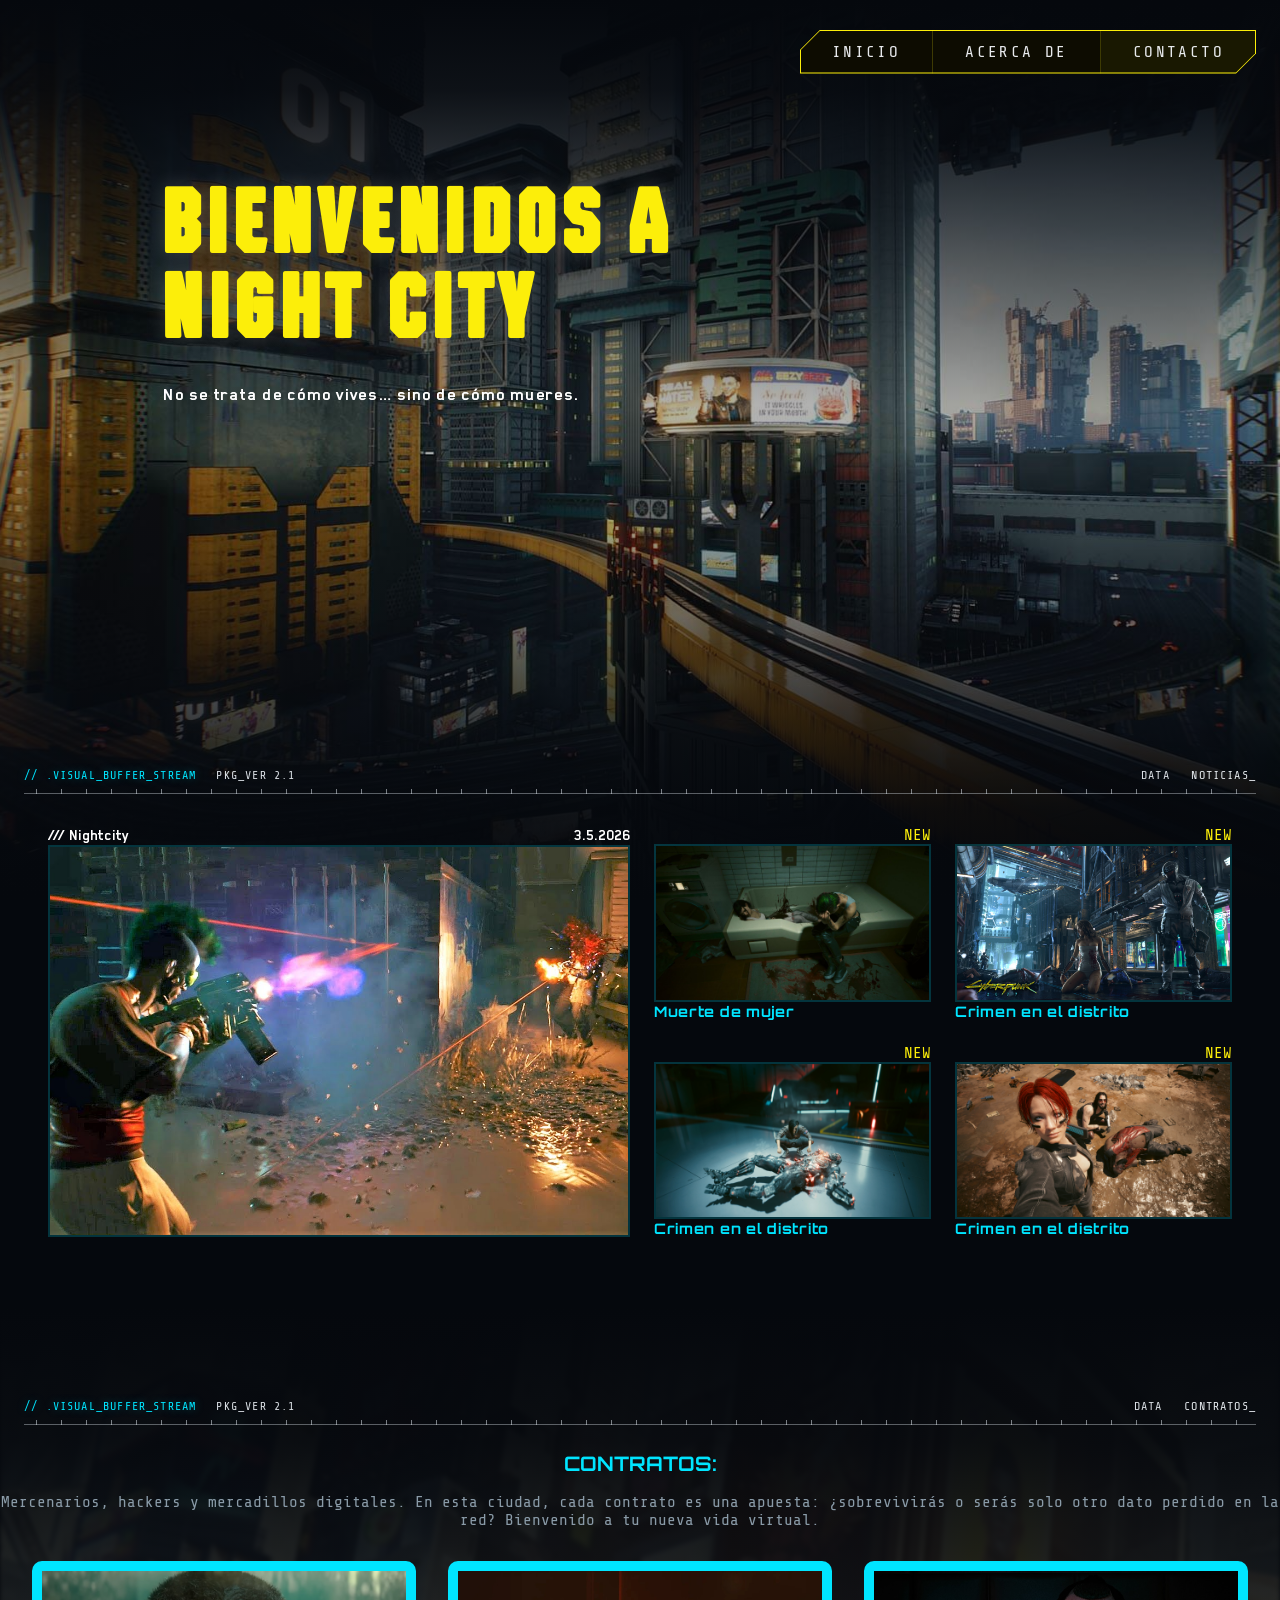
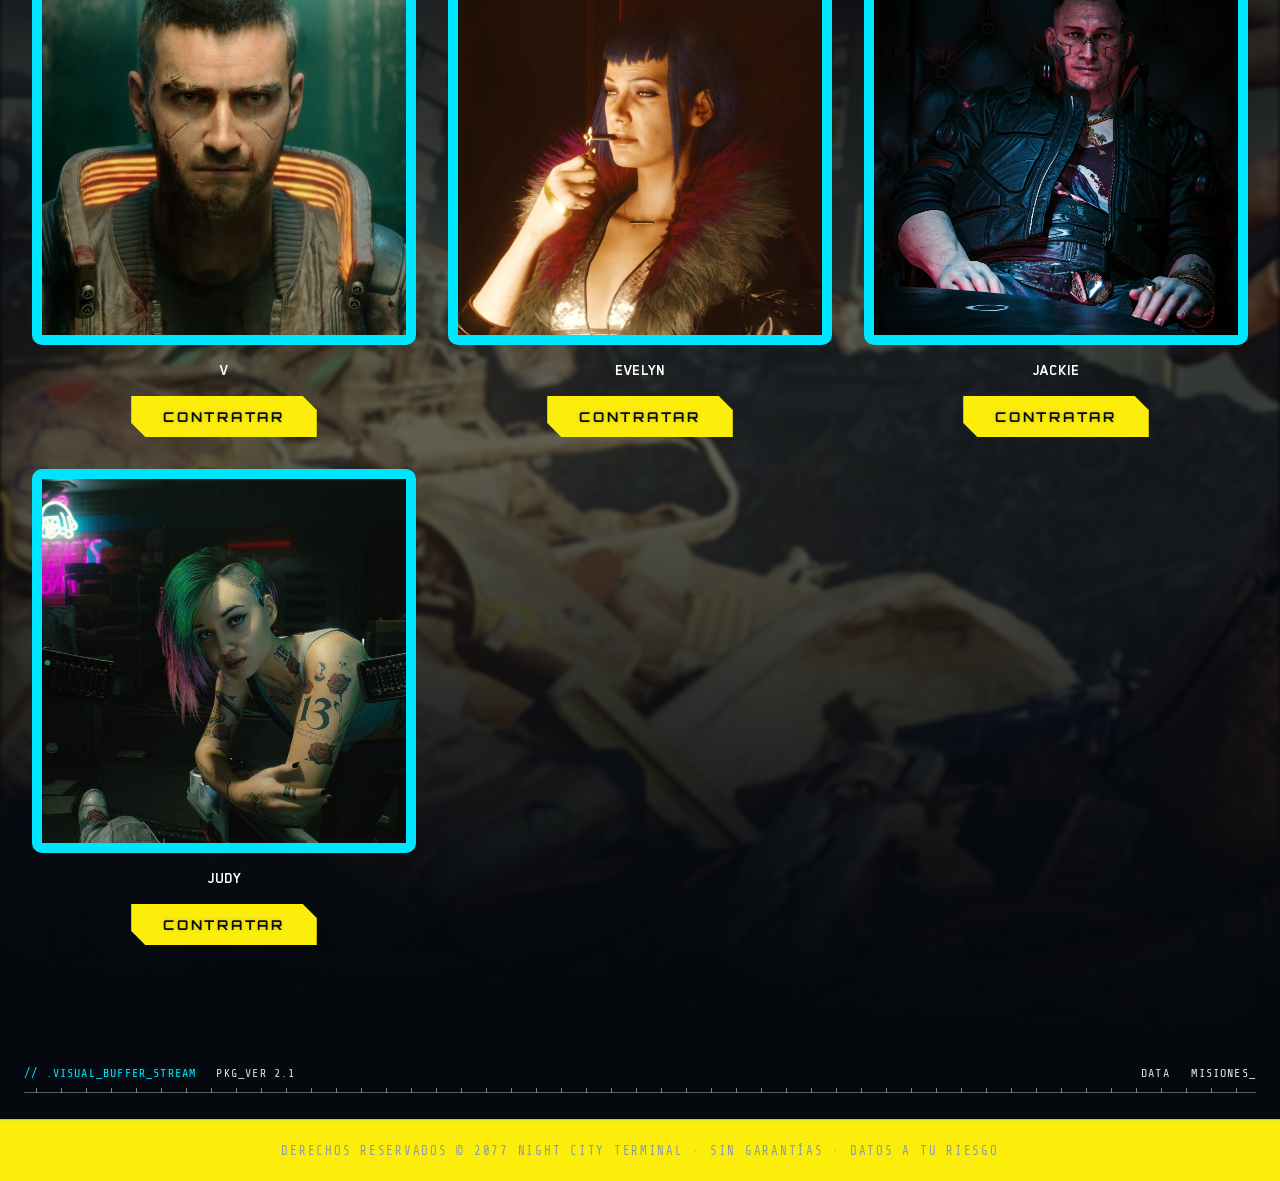
==== index.html @ 567a6a71 "Primer commit" ====
<!DOCTYPE html>
<html lang="es">

<head>
    <meta charset="UTF-8">
    <meta name="viewport" content="width=device-width, initial-scale=1.0">
    <title>Night City</title>
    <meta name="description"
        content="Terminal no autorizada, Night City. Datos corruptos, neón barato y contratos basura. Solo otra noche más en el infierno.">
    <link rel="stylesheet" href="style.css">
</head>

<body>
    <div class="Nightcity">
        <img src="imagenes/nlc-scr-2.jpg" alt="Vista de Night City desde las alturas, con rascacielos y neón"
            loading="lazy">
    </div>
    <header>
        <nav>
            <ul class="nav-list">
                <li><a href="#">Inicio</a></li>
                <li><a href="#">Acerca de</a></li>
                <li><a href="#">Contacto</a></li>
            </ul>
        </nav>
    </header>

    <main>
        <div class="content">
            <div class="welcome">
                <h1>BIENVENIDOS A NIGHT CITY</h1>
                <h3>No se trata de cómo vives… sino de cómo mueres.</h3>
            </div>
            <div class="cp-divider cp-divider--tight" role="separator" aria-label="Separador de contenido">
                <div class="cp-divider__row">
                    <span class="cp-divider__accent">// .VISUAL_BUFFER_STREAM</span>
                    <span class="cp-divider__mid">PKG_VER 2.1</span>
                    <span class="cp-divider__right">
                        <span class="cp-divider__plain">DATA</span>
                        <span class="cp-divider__blink">NOTICIAS_</span>
                    </span>
                </div>
                <div class="cp-divider__line" aria-hidden="true"></div>
            </div>
            <div class="crimenes">
                <ul>
                    <li>
                        <div class="textoss">
                            <span class="text-left">/// Nightcity</span>
                            <span class="news__decor-2 text-right">3.5.2026</span>
                        </div>
                        <img src="imagenes/crimen.jpg" alt="Crimen en Night City" width="800" height="800"
                            loading="lazy">
                    </li>
                    <li>
                        <span class="textoarriba text-right">NEW</span>
                        <img src="imagenes/crimen2.jpg" alt="Crimen en Night City" width="600" height="600"
                            loading="lazy">
                        <h3>Muerte de mujer</h3>
                    </li>
                    <li>
                        <span class="textoarriba text-right">NEW</span>
                        <img src="imagenes/crimen3.jpg" alt="Crimen en Night City" width="600" height="600"
                            loading="lazy">
                        <h3>Crimen en el distrito</h3>
                    </li>
                    <li>
                        <span class="textoarriba text-right">NEW</span>
                        <img src="imagenes/crimen4.jpg" alt="Crimen en Night City" width="600" height="600"
                            loading="lazy">
                        <h3>Crimen en el distrito</h3>
                    </li>
                    <li>
                        <span class="textoarriba text-right">NEW</span>
                        <img src="imagenes/crimen5.jpg" alt="Crimen en Night City" width="600" height="600"
                            loading="lazy">
                        <h3>Crimen en el distrito</h3>
                    </li>
                </ul>
            </div>

            <div class="seccion-mercenarios">
                <div class="contratos">
                    <div class="cp-divider cp-divider--tight" role="separator" aria-label="Separador de contenido">
                        <div class="cp-divider__row">
                            <span class="cp-divider__accent">// .VISUAL_BUFFER_STREAM</span>
                            <span class="cp-divider__mid">PKG_VER 2.1</span>
                            <span class="cp-divider__right">
                                <span class="cp-divider__plain">DATA</span>
                                <span class="cp-divider__blink">Contratos_</span>
                            </span>
                        </div>
                        <div class="cp-divider__line" aria-hidden="true"></div>
                    </div>
                    <h2 class="subtitle text-center">CONTRATOS:</h2>
                    <p class="text text-center">Mercenarios, hackers y mercadillos digitales. En esta ciudad, cada
                        contrato
                        es
                        una apuesta: ¿sobrevivirás o serás solo otro dato perdido en la red? Bienvenido a tu nueva vida
                        virtual.</p>
                </div>
                <div class="fondomercenarios">
                    <img src="imagenes/fondo.jpg" alt="Fondo de mercenarios en Night City" loading="lazy">
                </div>

                <div class="mercenarios">

                    <div class="mujer">
                        <img class="mujer-cyberpunk" src="imagenes/personajes/v.jpg" loading="lazy">
                        <span>V</span>
                        <button class="btn">Contratar</button>
                    </div>

                    <div class="hombre">
                        <img class="mujer-cyberpunk" src="imagenes/personajes/Evelyn_2077.jpg" loading="lazy">
                        <span>EVELYN</span>
                        <button class="btn">Contratar</button>
                    </div>

                    <div class="hombre">
                        <img class="mujer-cyberpunk" src="imagenes/personajes/jackie.jpg" loading="lazy">
                        <span>JACKIE</span>
                        <button class="btn">Contratar</button>
                    </div>

                    <div class="hombre">
                        <img class="mujer-cyberpunk" src="imagenes/personajes/judy.jpg" loading="lazy">
                        <span>JUDY</span>
                        <button class="btn">Contratar</button>
                    </div>

                </div>
            </div>
            <div class="cp-divider cp-divider--tight" role="separator" aria-label="Separador de contenido">
                <div class="cp-divider__row">
                    <span class="cp-divider__accent">// .VISUAL_BUFFER_STREAM</span>
                    <span class="cp-divider__mid">PKG_VER 2.1</span>
                    <span class="cp-divider__right">
                        <span class="cp-divider__plain">DATA</span>
                        <span class="cp-divider__blink">Misiones_</span>
                    </span>
                </div>
                <div class="cp-divider__line" aria-hidden="true"></div>
            </div>

        </div>
    </main>
    <footer class="text-center">
        <p>Derechos reservados &copy; 2077 Night City Terminal · sin garantías · datos a tu riesgo</p>
    </footer>

</body>

</html>
---- style.css ----
@import url("https://fonts.googleapis.com/css2?family=Orbitron:wght@400;700;900&family=Share+Tech+Mono&display=swap");

@font-face {
    font-family: "SDGlitch";
    src: url("recursos/SDGlitch_Demo.ttf") format("truetype");
    font-weight: normal;
    font-style: normal;
}

@font-face {
    font-family: "Blender Pro Bold";
    src: url("recursos/blender-pro-bold.ttf") format("truetype");
    font-weight: normal;
    font-style: normal;
}
@font-face {
    font-family: "refinery-25-bold";
    src: url("recursos/refinery-25-bold.ttf") format("truetype");
    font-weight: normal;
    font-style: normal;
}
:root {
    --bg-deep: #0a0e14;
    --bg-panel: #0f1419cc;
    --cyan-neon: #00e5ff;
    --blue-neon: #38b6ff;
    --yellow-ui: #fcee0a;
    --lime-neon: #bfff00;
    --green-neon: #00ff85;
    --pink-neon: #ff2a6d;
    --purple-neon: #be00ff;
    --magenta: #fb00ff;
    --grid: rgba(0, 229, 255, 0.06);
    --scan: rgba(0, 255, 133, 0.03);
    --text: white;
    --text-muted: #8a9ba8;
    --border-hud: rgba(0, 229, 255, 0.22);
    /* Biseles superiores de la barra (esquina sup. izq. y sup. dcha. en la web oficial) */
    --nav-corner-cut: clamp(10px, 2vw, 15px);
    --nav-min-h: 2.75rem;
    /* Tamaño de la imagen principal (cambia un solo valor) */
    --img-hero-max: min(100%, 30rem);
}

*,
*::before,
*::after {
    box-sizing: border-box;
}

html {
    overflow-x: hidden;
}

body {
    margin: 0;
    padding: 0;
    min-height: 100vh;
    display: flex;
    flex-direction: column;
    background-color: #05080d;
    font-family: "Blender Pro Bold", monospace;
    color: var(--text);

}

.scanlines {
    position: fixed;
    inset: 0;
    z-index: 1;
    pointer-events: none;
    background-image: linear-gradient(rgba(255, 255, 255, 0.08) 1px, transparent 1px);
    background-size: 100% 4px;
    opacity: 0.22;
    mix-blend-mode: screen;
}

main {
    flex: 1 0 auto;
}

.text-start {
    text-align: left;
}

.text-center {
    text-align: center;
}

.text-end {
    text-align: right;
}
.text-right {
    display: block;
    width: 100%;
    text-align: right;
}

.mx-auto {
    margin-inline: auto;
}
.title {
    font-family: "Orbitron", sans-serif;
    color: var(--yellow-ui);
    font-size: 24px;
}
.subtitle {
    font-family: "Orbitron", sans-serif;
    color: var(--cyan-neon);
    font-size: 20px;
}
.text {
    font-family: "Share Tech Mono", monospace;
    color: var(--text-muted);
    font-size: 16px;
}

/* Divisor estilo HUD Cyberpunk (línea + marcas + etiquetas tipo terminal) */
.cp-divider {
    width: 100%;
    max-width: none;
    margin-inline: 0;
    margin-block: clamp(1.25rem, 4vw, 2.25rem);
    padding-inline: clamp(0.75rem, 3vw, 1.5rem);
    box-sizing: border-box;
}

.content .cp-divider {
    width: 100vw;
    max-width: 100vw;
    margin-inline: calc(50% - 50vw);
    padding-inline: clamp(0.75rem, 3vw, 1.5rem);
}

.content {
    position: relative;
    --scroll-overlay: 0;
}

.content::before {
    content: "";
    position: fixed;
    top: 0;
    left: 0;
    right: 0;
    bottom: 0;
    background: radial-gradient(circle at 50% 50%, rgba(252, 238, 10, calc(var(--scroll-overlay) * 0.3)), transparent);
    pointer-events: none;
    z-index: 0;
}

.cp-divider--tight {
    margin-block: clamp(1rem, 3vw, 1.65rem);
}

.cp-divider__row {
    display: flex;
    flex-wrap: wrap;
    align-items: baseline;
    justify-content: space-between;
    gap: 0.5rem 1.25rem;
    margin-bottom: 0.4rem;
    font-family: "Share Tech Mono", monospace;
    font-size: clamp(0.62rem, 1.35vw, 0.74rem);
    letter-spacing: 0.1em;
    text-transform: uppercase;
}

.cp-divider__accent {
    color: var(--cyan-neon);
    text-shadow: 0 0 10px rgba(0, 229, 255, 0.35);
}

.cp-divider__mid {
    color: rgba(236, 241, 246, 0.92);
}

.cp-divider__right {
    display: flex;
    flex-wrap: wrap;
    align-items: baseline;
    gap: clamp(0.75rem, 3vw, 1.35rem);
    margin-inline-start: auto;
}

.cp-divider__plain {
    color: rgba(236, 241, 246, 0.92);
}

.cp-divider__blink {
    color: rgba(236, 241, 246, 0.96);
    animation: cp-divider-blink 1.05s steps(1, end) infinite;
}

@media (prefers-reduced-motion: reduce) {
    .cp-divider__blink {
        animation: none;
    }
}

@keyframes cp-divider-blink {
    50% {
        opacity: 0;
    }
}

.cp-divider__line {
    position: relative;
    height: 6px;
}

.cp-divider__line::before {
    content: "";
    position: absolute;
    left: 0;
    right: 0;
    bottom: 0;
    height: 1px;
    background: rgba(215, 223, 230, 0.4);
}

.cp-divider__line::after {
    content: "";
    position: absolute;
    left: 0;
    right: 0;
    bottom: 0;
    height: 5px;
    background-image: repeating-linear-gradient(
        to right,
        transparent 0,
        transparent 12px,
        rgba(215, 223, 230, 0.55) 12px,
        rgba(215, 223, 230, 0.55) 13px,
        transparent 13px,
        transparent 25px
    );
    pointer-events: none;
}

img {
    display: block;
    max-width: 100%;
    height: auto;
}

.Nightcity {
    position: absolute;
    inset: 0;
    overflow: hidden;
    width: 100%;
    min-height: 100vh;
    z-index: -2;
}
.Nightcity::after {
    content: "";
    position: absolute;
    inset: 0;
    background: linear-gradient(
        to bottom,
        #05080d 0%,              /* 👈 IGUAL al body */
        rgba(5, 8, 13, 0.95) 10%,
        rgba(5, 8, 13, 0.7) 25%,
        rgba(0, 0, 0, 0.3) 45%,
        rgba(0, 0, 0, 0.3) 55%,
        rgba(5, 8, 13, 0.7) 75%,
        rgba(5, 8, 13, 0.95) 90%,
        #05080d 100%             /* 👈 tu gradiente final */
    );
    pointer-events: none;
}
.Nightcity img {
    width: 100%;
    height: 100%;
    object-fit: cover;
    display: block;
    filter: brightness(0.55), blur(2px);
}
.mujer {
    display: flex;
    flex-direction: column;
    justify-content: center;
    align-items: center;
    gap: 1rem;
}

.mercenarios {
    display: grid;
    grid-template-columns: repeat(auto-fit, minmax(350px, 1fr));
    gap: 2rem;
    margin: 2rem auto;
    max-width: 100%;
    padding-inline: 2rem;
}

.hombre {
    display: flex;
    flex-direction: column;
    justify-content: center;
    align-items: center;
    gap: 1rem;
}

.mujer-cyberpunk {
    width: var(--img-hero-max);
    max-width: 100%;
    margin-inline: auto;
    height: auto;
    object-fit: cover;
    aspect-ratio: 1 / 1;
    border-radius: 10px;
    border: 10px solid var(--cyan-neon);
    box-shadow: none;
    transition: border-color 0.3s ease;
}
footer {
    flex-shrink: 0;
    width: 100%;
    box-sizing: border-box;
    display: flex;
    flex-direction: column;
    align-items: center;
    justify-content: center;
    margin-top: auto;
    padding: clamp(1rem, 3vw, 1.35rem) clamp(0.75rem, 3vw, 1.5rem);
    padding-bottom: max(1.25rem, env(safe-area-inset-bottom, 0px));
    font-family: "Share Tech Mono", monospace;
    color: var(--text-muted);
    font-size: clamp(0.68rem, 1.5vw, 0.78rem);
    letter-spacing: 0.14em;
    text-transform: uppercase;
    line-height: 1.55;
    text-align: center;
    background: var(--yellow-ui);
    border-top: 1px solid rgba(251, 0, 255, 0.28);
    box-shadow: inset 0 1px 0 rgba(0, 229, 255, 0.12);
    position: relative;
    z-index: 1;
}

footer p {
    margin: 0;
    padding: 0;
    width: 100%;
    max-width: 52rem;
    margin-inline: auto;
    text-align: center;
    text-wrap: balance;
    overflow-wrap: anywhere;
}
header nav {
    margin-top: 30px;
    display: flex;
    justify-content: flex-end;
    padding-inline: clamp(0.75rem, 3vw, 1.5rem);
}

/* Menú tipo Cyberpunk con forma trapezoidal */
.nav-list {
    --cut: 20px; 
    --b: 1px; /* Grosor del borde amarillo */
    
    list-style: none;
    margin: 0;
    padding: 0; 
    display: flex;
    align-items: stretch;
    position: relative;
    /* 1. El fondo principal es el color del BORDE */
    background: var(--yellow-ui);

    /* 2. El corte exterior */
    clip-path: polygon(
        var(--cut) 0%, 
        100% 0%, 
        100% calc(100% - var(--cut)), 
        calc(100% - var(--cut)) 100%, 
        0% 100%, 
        0% var(--cut)
    );
}

/* 3. El "hueco" negro del centro */
.nav-list::before {
    content: "";
    position: absolute;
    /* El inset: 1px hace que se vea el fondo amarillo de atrás como un borde */
    inset: var(--b); 
    background: rgba(0, 0, 0, 0.95);
    z-index: 0;

    /* 4. El corte interior (ajustado para que el borde sea uniforme) */
    clip-path: polygon(
        calc(var(--cut) - var(--b)) 0%, 
        100% 0%, 
        100% calc(100% - (var(--cut) - var(--b))), 
        calc(100% - (var(--cut) - var(--b))) 100%, 
        0% 100%, 
        0% calc(var(--cut) - var(--b))
    );
}

.nav-list li {
    position: relative;
    z-index: 1; /* Para estar encima del fondo negro del ::before */
    display: flex;
    align-items: center;
    border-right: 1px solid rgba(252, 238, 10, 0.2); 
    background: transparent;
    transition: background 0.3s ease;
}

.nav-list li:last-child {
    border-right: none;
    /* Pequeño resaltado para el último botón (Contacto) */
    background: rgba(252, 238, 10, 0.05);
}

.nav-list a {
    padding: 0.8rem 2rem;
    display: block;
    text-decoration: none;
    color: #e8eaed;
    font-family: "Share Tech Mono", monospace;
    font-size: 1rem;
    letter-spacing: 0.15em;
    text-transform: uppercase;
}

/* Efectos Hover */
.nav-list li:hover {
    background: rgba(252, 238, 10, 0.15);
}

.nav-list li:hover a {
    color: var(--yellow-ui);
    text-shadow: 0 0 8px rgba(252, 238, 10, 0.5);
}

/* Hover especial para el último botón (invertido) */
.nav-list li:last-child:hover {
    background: var(--yellow-ui);
}

.nav-list li:last-child:hover a {
    color: #000;
    text-shadow: none;
}
.btn {
    position: relative;
    padding: 0.75rem 2rem;
    font-family: "Orbitron", sans-serif;
    font-size: 0.85rem;
    font-weight: 700;
    letter-spacing: 0.2em;
    text-transform: uppercase;
    color: var(--bg-deep);
    background-color: var(--yellow-ui);
    border: none;
    cursor: pointer;
    clip-path: polygon(
        0 0,
        calc(100% - 14px) 0,
        100% 14px,
        100% 100%,
        14px 100%,
        0 calc(100% - 14px)
    );
    box-shadow: 0 0 12px rgba(252, 238, 10, 0.45);
    text-shadow: 0 0 4px rgba(0, 0, 0, 0.2);
    transition: all 0.15s ease;
}

.btn::before {
    content: "";
    position: absolute;
    top: 0;
    left: -100%;
    width: 100%;
    height: 100%;
    background: linear-gradient(90deg, transparent, rgba(255, 255, 255, 0.35), transparent);
    animation: btn-glitch-sweep 3s ease-in-out infinite;
    pointer-events: none;
}

.btn::after {
    content: "";
    position: absolute;
    bottom: -4px;
    left: 50%;
    transform: translateX(-50%);
    width: 70%;
    height: 2px;
    background: var(--cyan-neon);
    box-shadow: 0 0 6px var(--cyan-neon);
    opacity: 0;
    transition: opacity 0.2s ease;
}

.btn:hover {
    color: var(--bg-deep);
    background-color: var(--cyan-neon);
    box-shadow:
        0 0 20px rgba(0, 229, 255, 0.6),
        0 0 40px rgba(0, 229, 255, 0.2);
    text-shadow: none;
}

.btn:hover::after {
    opacity: 1;
    background: var(--pink-neon);
    box-shadow: 0 0 8px var(--pink-neon);
}

.btn:active {
    transform: scale(0.97);
}

@keyframes btn-glitch-sweep {
    0%, 80%, 100% { left: -100%; }
    90% { left: 100%; }
}

@media (prefers-reduced-motion: reduce) {
    .btn::before {
        animation: none;
    }
}
.ArribadeImagen {
    color: var(--text-muted);
    font-family: "Share Tech Mono", monospace;
    font-size: 14px;
}
.crimenes {
    margin-top: 2rem;
    margin-bottom: 4.5rem;
    width: min(100%, calc(100vw - 4rem));
    max-width: calc(100% - 4rem);
    padding-inline: clamp(1rem, 3vw, 1rem);
    margin-inline: auto;
}

.crimenes ul {
    display: grid;
    grid-template-columns: minmax(320px, 2.1fr) repeat(2, minmax(220px, 1fr));
    grid-template-rows: repeat(2, minmax(180px, auto));
    gap: 1.5rem;
    list-style: none;
    padding: 0;
    margin: 0;
}
.crimenes ul li {
    position: relative; /* Esto es clave para que el texto se pegue a la imagen */
    display: flex;
    flex-direction: column;
    overflow: hidden;
}

/* 🔥 CARDS */
.crimenes li {
    display: flex;
    flex-direction: column;
    gap: 0rem;
}

/* Imagen grande */
.crimenes li:first-child {
    grid-column: 1 / 2;
    grid-row: 1 / 3;
}

/* Imágenes */
.crimenes li img {
    width: 100%;
    height: 100%; /* 👈 FIX CLAVE */
    object-fit: cover;
    display: block;
    border: 2px solid rgba(0, 229, 255, 0.2);
}

/* Texto */
.crimenes li h3 {
    margin: 0;
    font-family: "Orbitron", sans-serif;
    font-size: 0.9rem;
    color: var(--cyan-neon);
    letter-spacing: 0.05em;
}

/* Etiqueta NEW */
.crimenes li .textoarriba {
    padding-bottom: 0;
    font-size: 1rem;
    color: var(--yellow-ui);
    font-family: "Share Tech Mono", monospace;
}
.textoss {
    padding-bottom: 0;
    font-size: 1rem;
    display: flex;
    margin: 0;
    padding: 0;
}
.news__decor-2{
    text-align: right;
    flex: 1;
}
.header__bg {
    background: #fbff31;
    overflow: hidden;
    position: absolute;
    width: 100%;
}
.welcome{
    display: flex;
    flex-direction: column;
    justify-content: flex-start;
    align-items: flex-start;
    margin-left: clamp(10rem, 4vw, 5rem);
    margin-top: 5rem;
    position: relative;
    width: min(90vw, 600px);
    max-width: 600px;
    gap: 0.7rem;
    padding-bottom: 20rem;
    padding-top: 2rem;
}
.welcome h1{
    font-family: "refinery-25-bold","SDGlitch", "Orbitron", "Share Tech Mono", sans-serif;
    color: var(--yellow-ui);
    font-size: clamp(3.5rem, 7vw, 6rem);
    line-height: 0.95;
    margin: 0;
    padding: 0;
    letter-spacing: 0.04em;
    text-transform: uppercase;
    text-shadow: 0 0 20px rgba(255, 255, 255, 0.18);
}
.welcome h3 {
    margin-left: 0.2rem;
    padding: 0;
    letter-spacing: 0.04em;
    line-height: 0.95;
}
.fondomercenarios{
    padding: 0;
    position: absolute;
    inset: 0;
    z-index: 0;
    background: #05080d;
}
.fondomercenarios img {
    width: 100%;
    height: 100%;
    object-fit: cover;
    filter: brightness(0.55) blur(2px);
}
.fondomercenarios::after {
    top: 50px;
    content: "";
    position: absolute;
    inset: 0;
    pointer-events: none;

    background: linear-gradient(
        to bottom,
        #05080d 0%,              /* 👈 IGUAL al body */
        rgba(5, 8, 13, 0.95) 10%,
        rgba(5, 8, 13, 0.7) 25%,
        rgba(0, 0, 0, 0.3) 45%,
        rgba(0, 0, 0, 0.3) 55%,
        rgba(5, 8, 13, 0.7) 75%,
        rgba(5, 8, 13, 0.95) 90%,
        #05080d 100%             /* 👈 tu gradiente final */
    );
}
.mercenarios{
    position: relative;
    z-index: 1;
    padding-top: 0; /* 👈 CLAVE */
}
.seccion-mercenarios{
    position: relative;
    overflow: hidden;
    padding-block: 4rem;
}
.contratos{
    position: relative;
    z-index: 1;
}
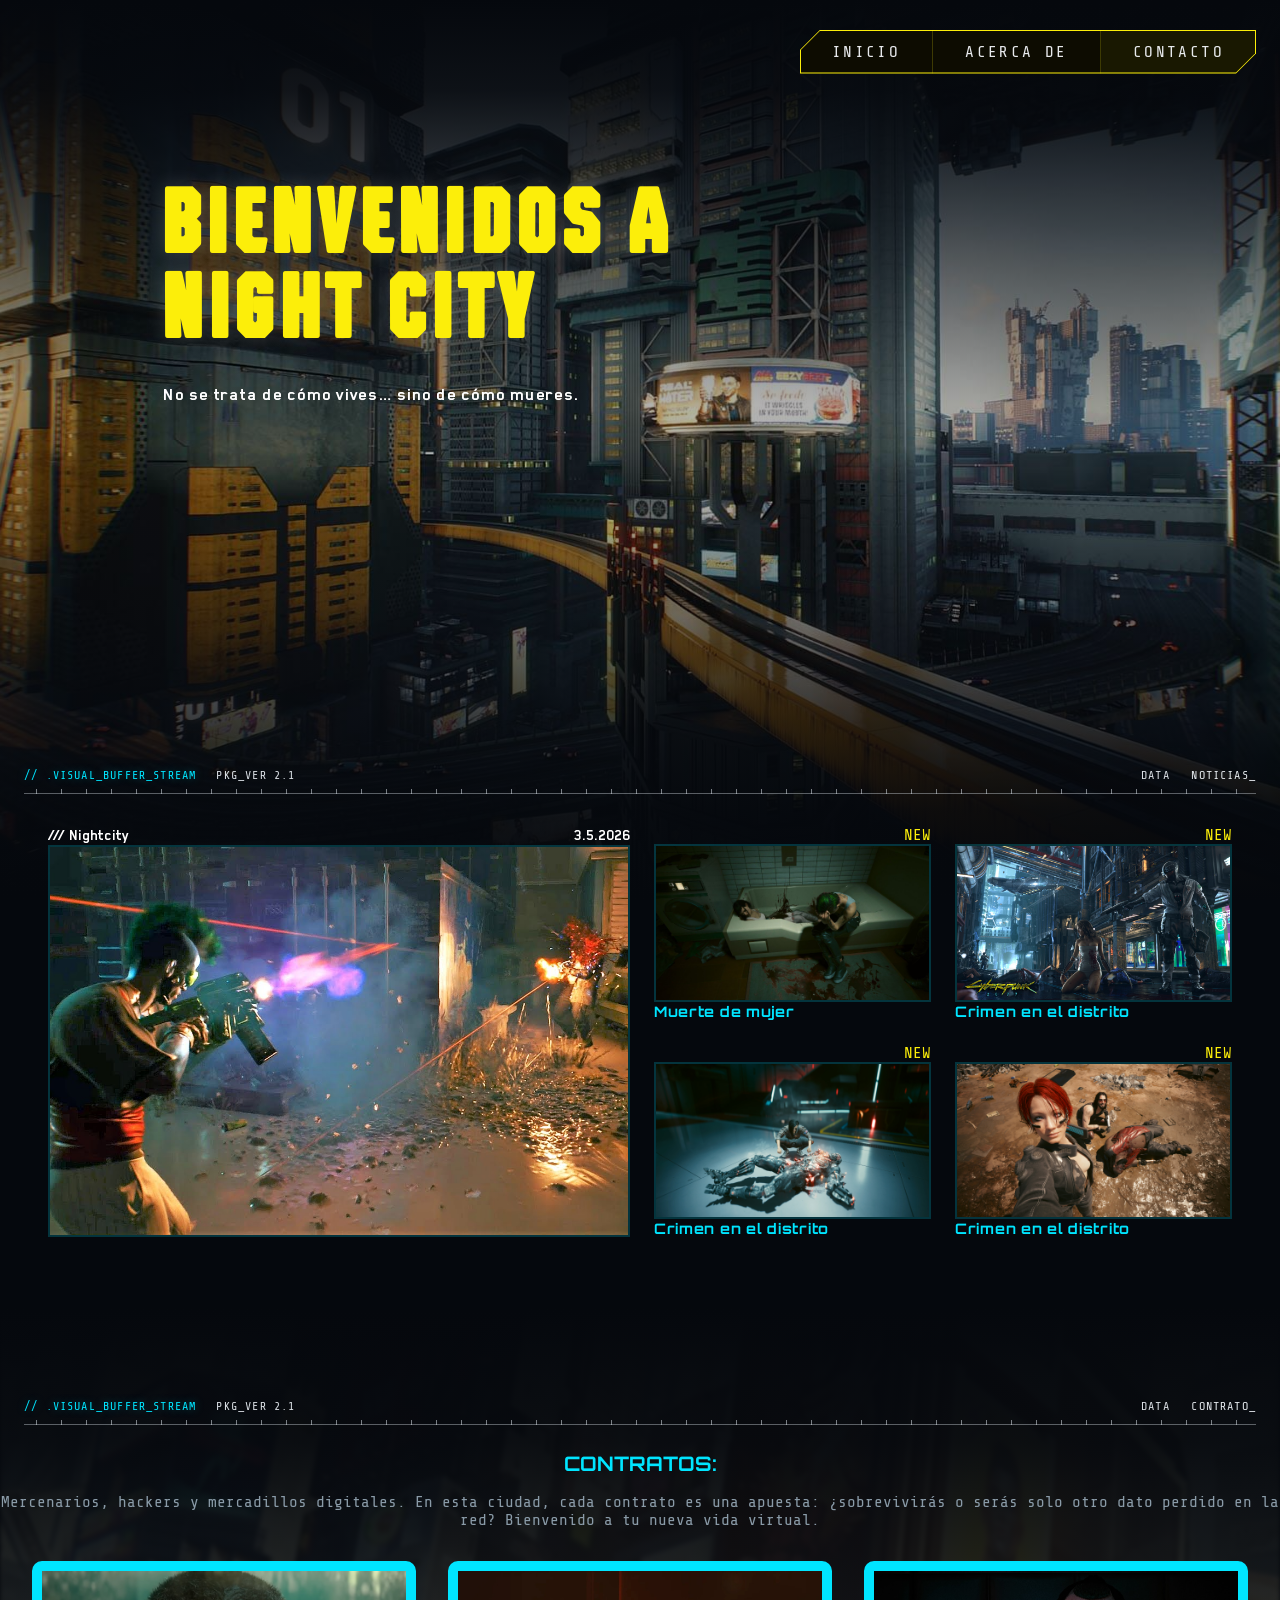
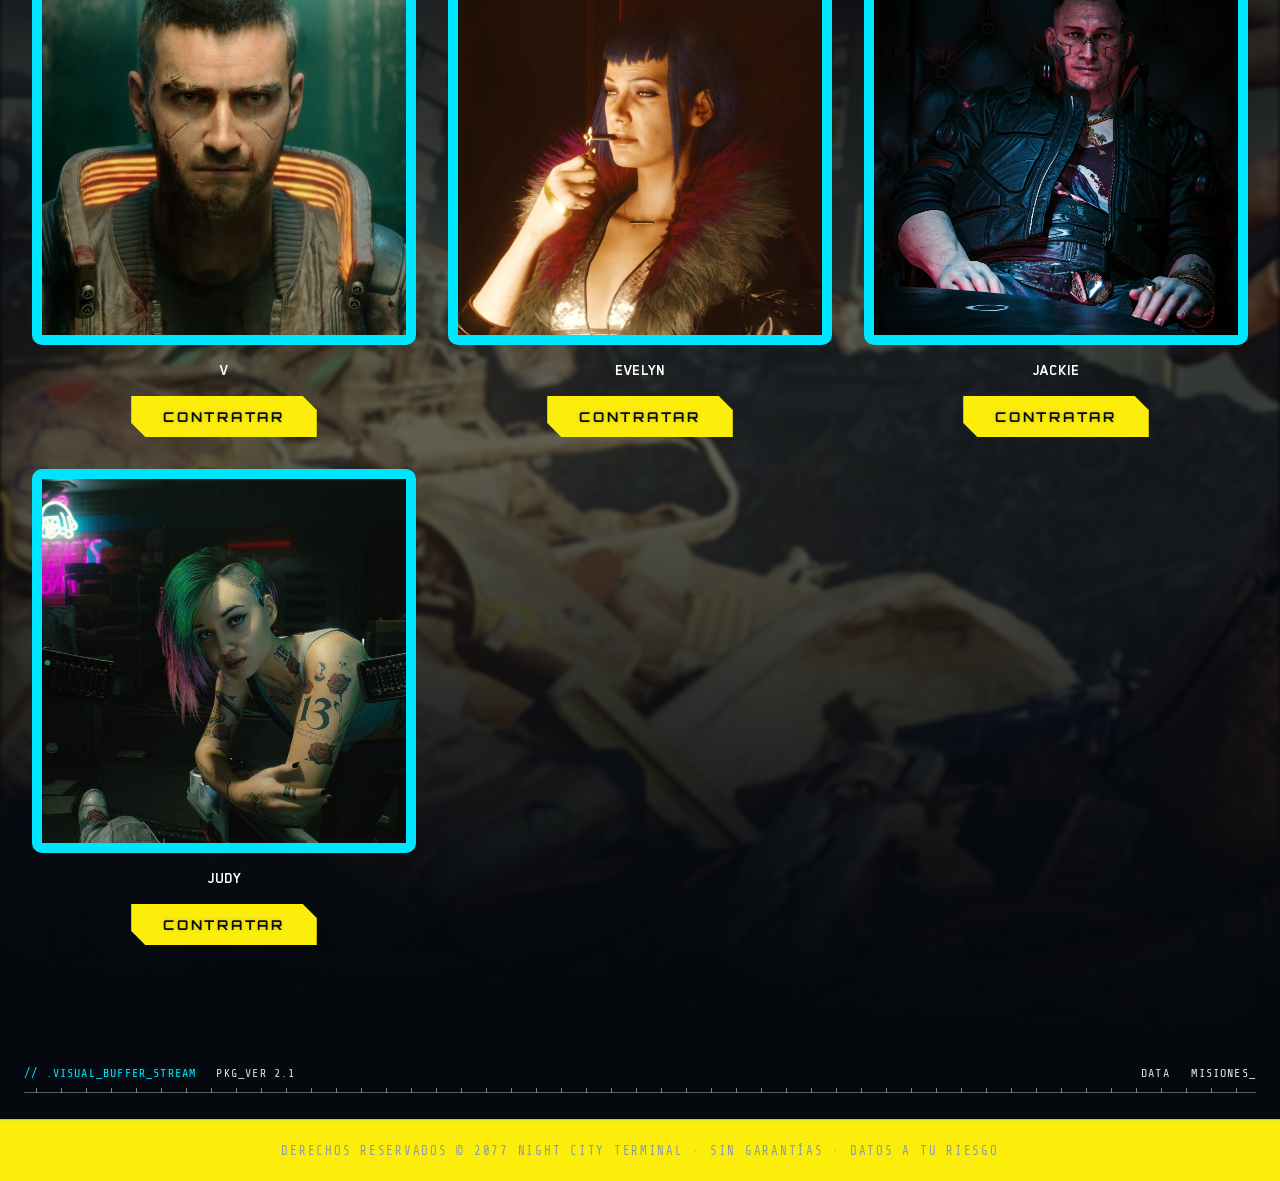
==== commit d8df8e97: "Problema separador" ====
--- a/index.html
+++ b/index.html
@@ -6,7 +6,7 @@
     <meta name="viewport" content="width=device-width, initial-scale=1.0">
     <title>Night City</title>
     <meta name="description"
-        content="Terminal no autorizada, Night City. Datos corruptos, neón barato y contratos basura. Solo otra noche más en el infierno.">
+        content="No se trata de cómo vives… sino de cómo mueres.">
     <link rel="stylesheet" href="style.css">
 </head>
 
@@ -87,7 +87,7 @@
                             <span class="cp-divider__mid">PKG_VER 2.1</span>
                             <span class="cp-divider__right">
                                 <span class="cp-divider__plain">DATA</span>
-                                <span class="cp-divider__blink">Contratos_</span>
+                                <span class="cp-divider__blink">Contrato_</span>
                             </span>
                         </div>
                         <div class="cp-divider__line" aria-hidden="true"></div>
--- a/style.css
+++ b/style.css
@@ -687,4 +687,83 @@
 .contratos{
     position: relative;
     z-index: 1;
+}
+
+
+/* CELULARES/TABLETAS */
+@media (max-width: 768px) {
+
+    /* NAVBAR → vertical */
+    header nav {
+        justify-content: center;
+        margin-top: 15px;
+    }
+
+    .nav-list {
+        flex-direction: column;
+        width: 100%;
+    }
+
+    .nav-list li {
+        border-right: none;
+        border-bottom: 1px solid rgba(252, 238, 10, 0.2);
+        justify-content: center;
+    }
+
+    .nav-list a {
+        padding: 1rem;
+        text-align: center;
+    }
+
+    /* HERO TEXT (BIENVENIDA) */
+    .welcome {
+        margin-left: 1rem;
+        margin-top: 3rem;
+        width: 90%;
+        padding-bottom: 6rem;
+    }
+
+    .welcome h1 {
+        font-size: clamp(2.2rem, 8vw, 3rem);
+    }
+
+    .welcome h3 {
+        font-size: 0.9rem;
+    }
+
+    /* GRID CRÍMENES → 1 columna */
+    .crimenes ul {
+        grid-template-columns: 1fr;
+        grid-template-rows: auto;
+    }
+
+    .crimenes li:first-child {
+        grid-column: auto;
+        grid-row: auto;
+    }
+
+    /* MERCENARIOS */
+    .mercenarios {
+        grid-template-columns: 1fr;
+        padding-inline: 1rem;
+    }
+
+    .mujer-cyberpunk {
+        width: 100%;
+    }
+
+    /* TEXTO GENERAL */
+    .text {
+        font-size: 14px;
+    }
+
+    .subtitle {
+        font-size: 18px;
+    }
+
+    /* FOOTER */
+    footer {
+        font-size: 0.65rem;
+        padding: 1rem;
+    }
 }
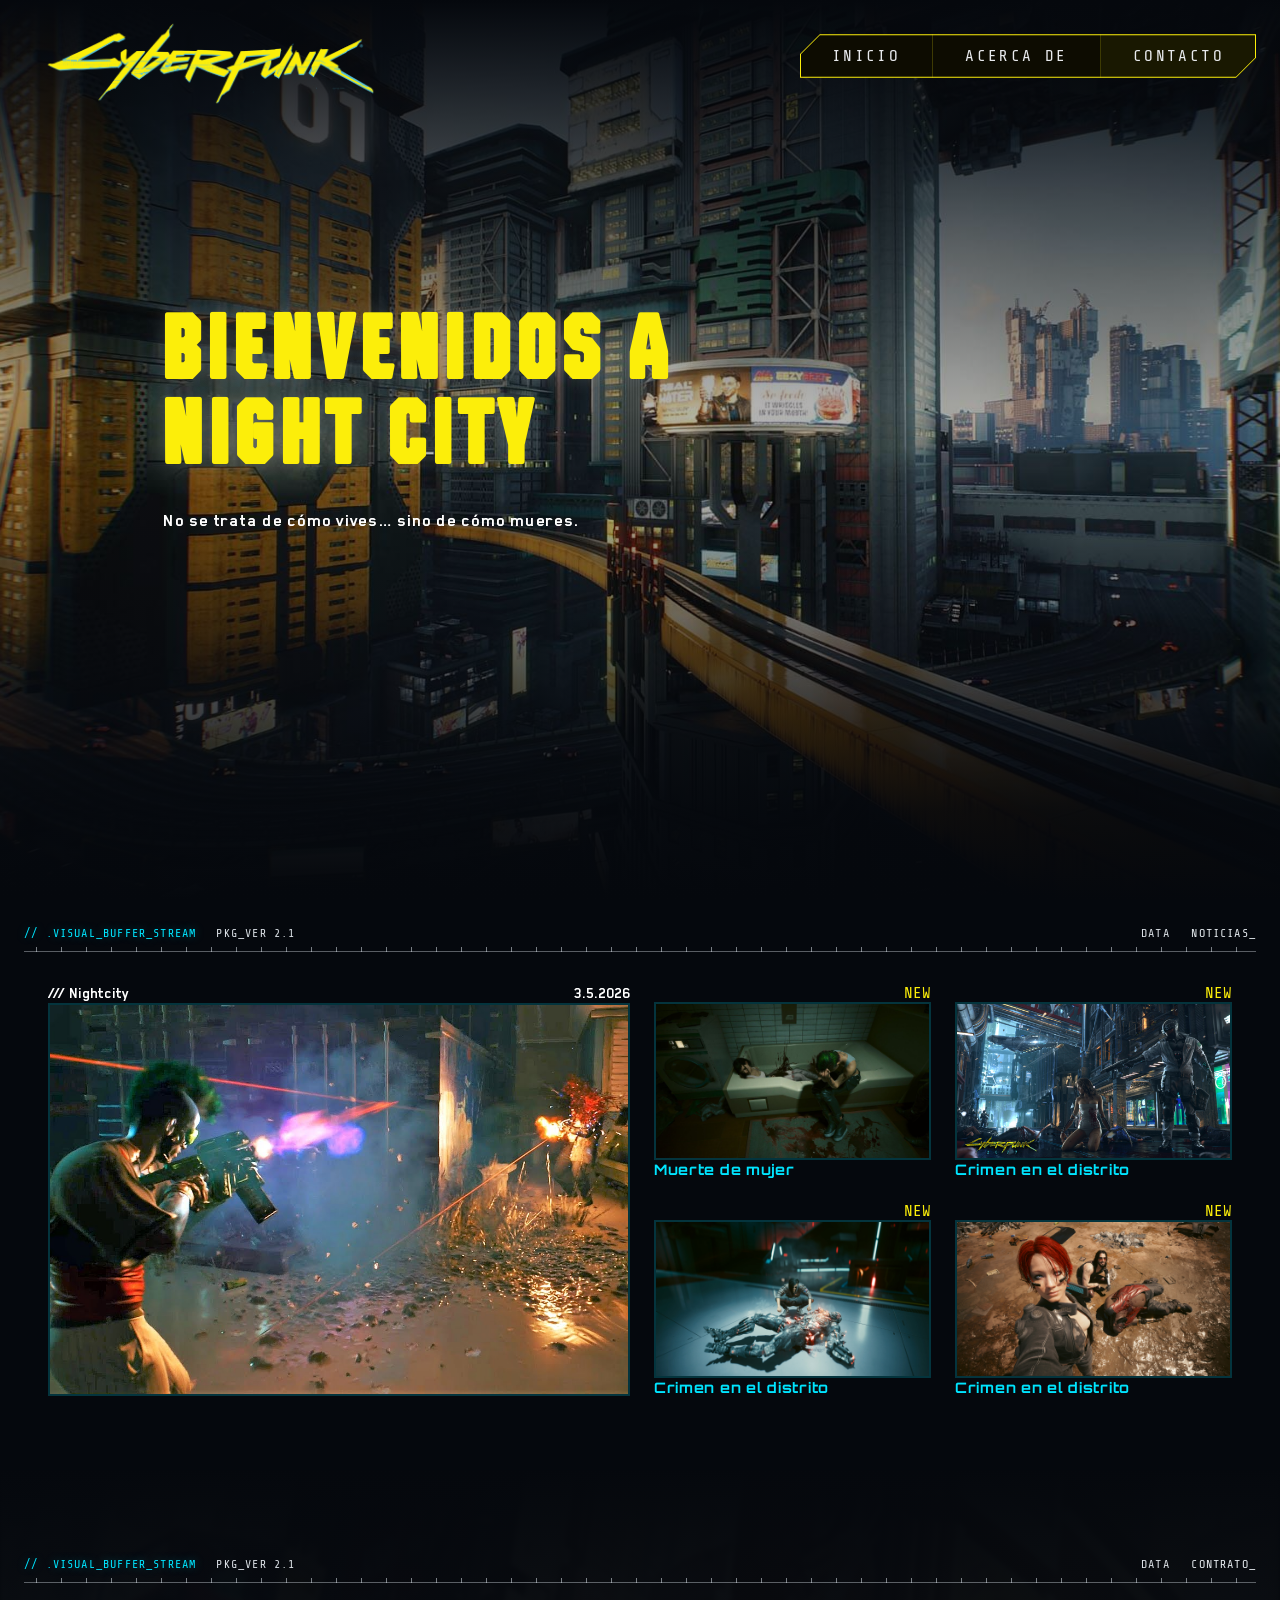
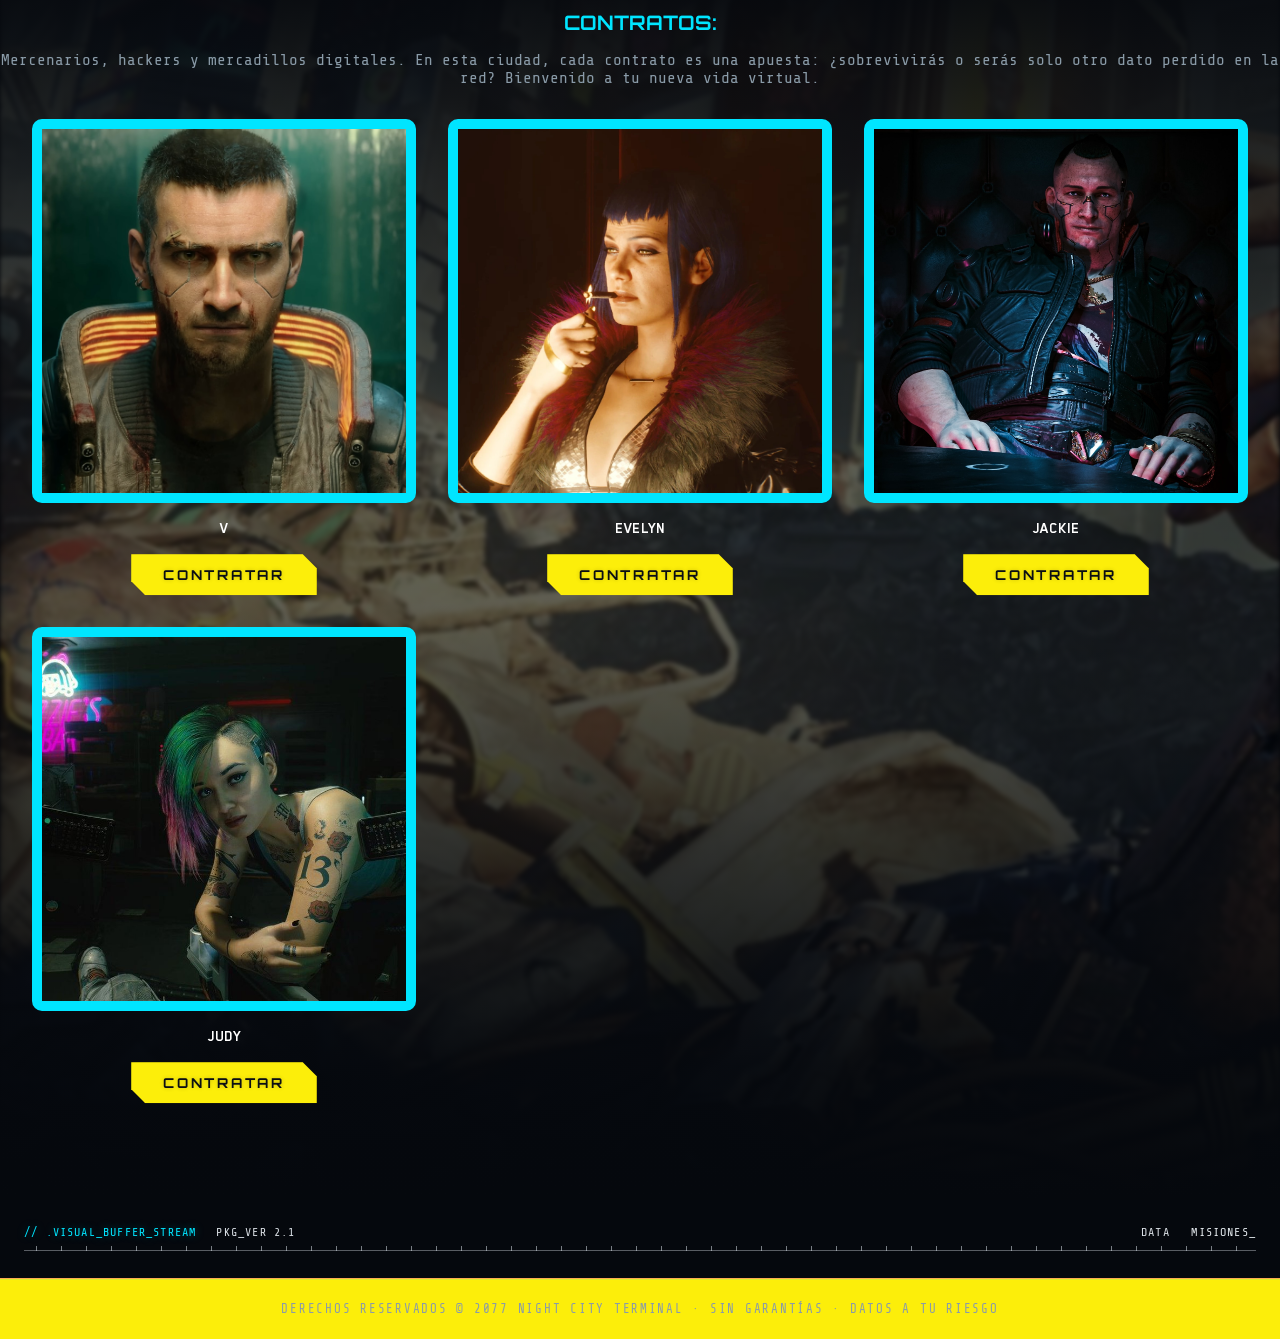
==== commit 30348a45: "welcome mejorado" ====
--- a/index.html
+++ b/index.html
@@ -5,8 +5,7 @@
     <meta charset="UTF-8">
     <meta name="viewport" content="width=device-width, initial-scale=1.0">
     <title>Night City</title>
-    <meta name="description"
-        content="No se trata de cómo vives… sino de cómo mueres.">
+    <meta name="description" content="No se trata de cómo vives… sino de cómo mueres.">
     <link rel="stylesheet" href="style.css">
 </head>
 
@@ -16,13 +15,16 @@
             loading="lazy">
     </div>
     <header>
-        <nav>
-            <ul class="nav-list">
-                <li><a href="#">Inicio</a></li>
-                <li><a href="#">Acerca de</a></li>
-                <li><a href="#">Contacto</a></li>
-            </ul>
-        </nav>
+        <div class="content-nav">
+            <img class="logo" src="imagenes/logoamarillo.png" alt="Logo de Night City" width="300" height="300">
+            <nav>
+                <ul class="nav-list">
+                    <li><a href="#">Inicio</a></li>
+                    <li><a href="#">Acerca de</a></li>
+                    <li><a href="#">Contacto</a></li>
+                </ul>
+            </nav>
+        </div>
     </header>
 
     <main>
--- a/style.css
+++ b/style.css
@@ -258,14 +258,12 @@
     inset: 0;
     background: linear-gradient(
         to bottom,
-        #05080d 0%,              /* 👈 IGUAL al body */
-        rgba(5, 8, 13, 0.95) 10%,
-        rgba(5, 8, 13, 0.7) 25%,
+        #05080d 0%,
         rgba(0, 0, 0, 0.3) 45%,
         rgba(0, 0, 0, 0.3) 55%,
         rgba(5, 8, 13, 0.7) 75%,
         rgba(5, 8, 13, 0.95) 90%,
-        #05080d 100%             /* 👈 tu gradiente final */
+        #05080d 100%
     );
     pointer-events: none;
 }
@@ -348,13 +346,29 @@
     text-wrap: balance;
     overflow-wrap: anywhere;
 }
+
+.content-nav {
+    display: flex;
+    justify-content: space-between; /* Separa el logo a la izquierda y el nav a la derecha */
+    align-items: center;           /* <--- Esto centra ambos verticalmente */
+    height: 7rem;
+    position: absolute;            /* Para que flote sobre la imagen de fondo */
+    width: 100%;
+    top: 0;
+    z-index: 10;
+}
 header nav {
-    margin-top: 30px;
     display: flex;
     justify-content: flex-end;
     padding-inline: clamp(0.75rem, 3vw, 1.5rem);
-}
-
+    
+}
+
+.logo {
+    padding: 1rem 0 0 2.5rem;
+    width: 380px; /* Redúcelo si 300px es mucho para el nav */
+    height: auto;
+}
 /* Menú tipo Cyberpunk con forma trapezoidal */
 .nav-list {
     --cut: 20px; 
@@ -617,13 +631,13 @@
     justify-content: flex-start;
     align-items: flex-start;
     margin-left: clamp(10rem, 4vw, 5rem);
-    margin-top: 5rem;
+    margin-top: 13.5rem;
     position: relative;
     width: min(90vw, 600px);
     max-width: 600px;
     gap: 0.7rem;
-    padding-bottom: 20rem;
-    padding-top: 2rem;
+    padding-bottom: 22rem;
+    padding-top: 6rem;
 }
 .welcome h1{
     font-family: "refinery-25-bold","SDGlitch", "Orbitron", "Share Tech Mono", sans-serif;
